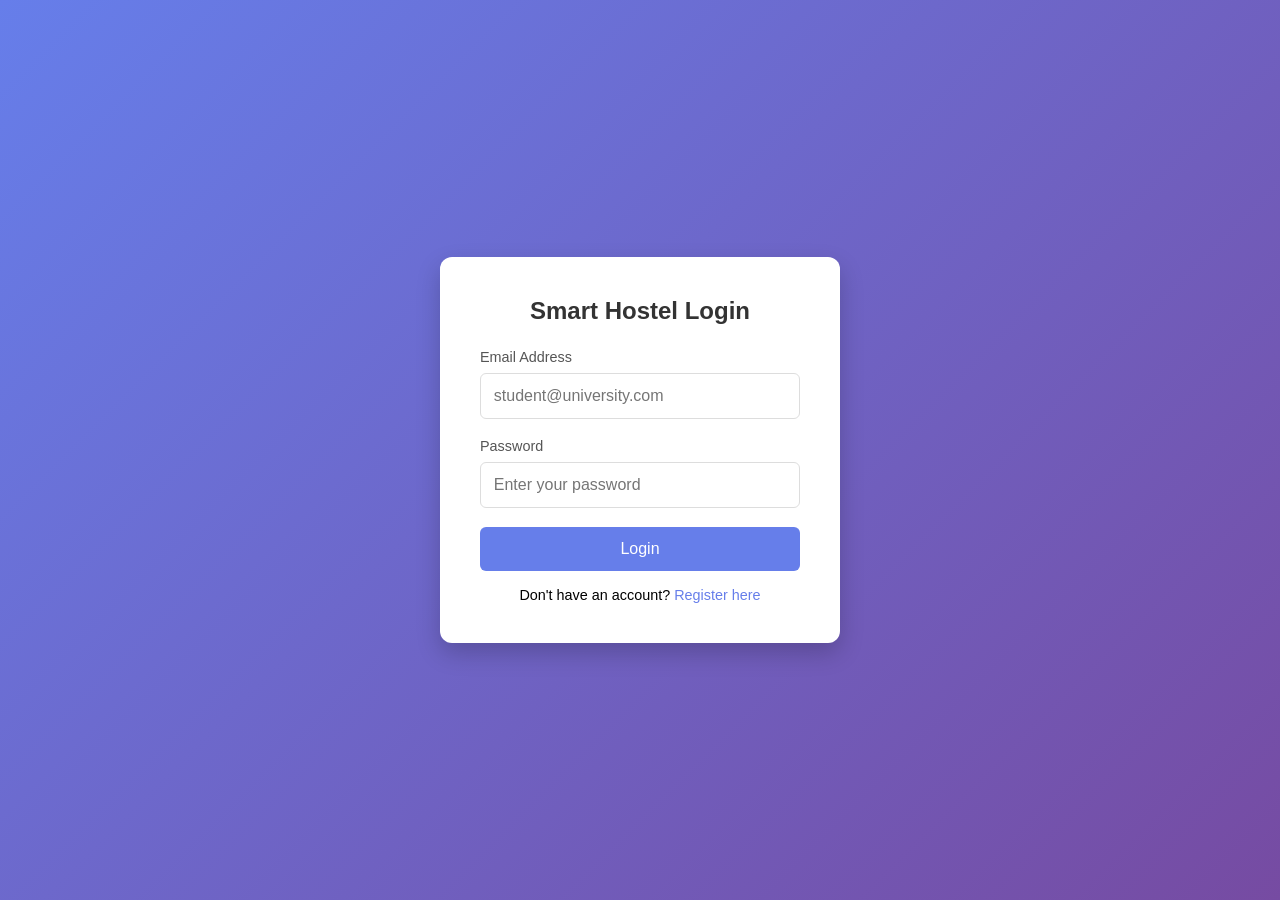
==== frontend/index.html @ 3f490595 "Adding Cors and middleware for frontend test" ====
<!DOCTYPE html>
<html lang="en">
<head>
    <meta charset="UTF-8">
    <meta name="viewport" content="width=device-width, initial-scale=1.0">
    <link rel="stylesheet" href="style.css">
    <title>Document</title>
</head>
<body>
    <div class="login-container">
        <h2>Smart Hostel Login</h2>
        <form id="loginForm" action="">
          <div class="form-group">
            <label for="email">Email Address</label>
            <input type="email" name="" id="email"  placeholder="student@university.com" required>
          </div>
          <div class="form-group">
            <label for="password">Password</label>
            <input type="password" name="" id="password"  placeholder="Enter your password" required> 
          </div>
        <button type="submit" class="btn">Login</button>
        <div class="message" id = "message"></div>
        </form>
        <div class="link">
             Don't have an account? <a href="register.html">Register here</a>
        </div>
    </div>
        <script>
        // Your live API URL
        const API_URL = "https://hotel-management-system-pd7b.onrender.com";

        document.getElementById('loginForm').addEventListener('submit', async function(e) {
            e.preventDefault(); // Stop the page from reloading
            
            const email = document.getElementById('email').value;
            const password = document.getElementById('password').value;
            const messageDiv = document.getElementById('message');
            const submitBtn = document.querySelector('.btn');

            // UI Loading State
            messageDiv.textContent = "Connecting to API...";
            messageDiv.className = "message";
            submitBtn.disabled = true;
            submitBtn.style.opacity = "0.7";

            try {
                // Send POST request to FastAPI
                const response = await fetch(`${API_URL}/auth/login`, {
                    method: 'POST',
                    headers: {
                        'Content-Type': 'application/json'
                    },
                    body: JSON.stringify({
                        email: email,
                        password: password
                    })
                });

                const data = await response.json();

                if (response.ok) {
                    //  SUCCESS! Save the JWT token and user role in the browser
                    localStorage.setItem('token', data.access_token);
                    localStorage.setItem('role', data.role);
                    localStorage.setItem('userId', data.user_id);

                    messageDiv.textContent = "Login successful! Redirecting...";
                    messageDiv.className = "message success";

                    // Redirect to dashboard after 1 second
                    setTimeout(() => {
                        window.location.href = 'dashboard.html';
                    }, 1000);

                } else {
                    // ❌ ERROR (Wrong password or email not found)
                    messageDiv.textContent = data.detail || "Login failed";
                    messageDiv.className = "message error";
                }

            } catch (error) {
                // Network error (e.g., Render server is sleeping)
                messageDiv.textContent = "Network error. Please try again.";
                messageDiv.className = "message error";
                console.error("Login Error:", error);
            } finally {
                // Re-enable button
                submitBtn.disabled = false;
                submitBtn.style.opacity = "1";
            }
        });
    </script>
</body>
</html>
---- frontend/style.css ----
* { margin: 0;
     padding: 0; 
     box-sizing: border-box; 
     font-family: 'Segoe UI', Tahoma, Geneva, Verdana, sans-serif; 
    }
body {
        background: linear-gradient(135deg, #667eea 0%, #764ba2 100%);
        height: 100vh;
        display: flex;
        justify-content: center;
        align-items: center;
         }
    .login-container { background: white; padding: 2.5rem; border-radius: 12px; box-shadow: 0 10px 25px rgba(0,0,0,0.2); width: 100%; max-width: 400px; }
    .login-container h2 { text-align: center; color: #333; margin-bottom: 1.5rem; }
    .form-group { margin-bottom: 1.2rem; }
    .form-group label { display: block; margin-bottom: 0.5rem; color: #555; font-size: 0.9rem; }
    .form-group input { width: 100%; padding: 0.8rem; border: 1px solid #ddd; border-radius: 6px; font-size: 1rem; transition: border 0.3s; }
    .form-group input:focus { outline: none; border-color: #667eea; }
    .btn { width: 100%; padding: 0.8rem; background: #667eea; color: white; border: none; border-radius: 6px; font-size: 1rem; cursor: pointer; transition: background 0.3s; }
    .btn:hover { background: #5a67d8; }
    .message { text-align: center; margin-top: 1rem; font-size: 0.9rem; }
    .error { color: #e53e3e; }
     .success { color: #38a169; }
    .link { text-align: center; margin-top: 1rem; font-size: 0.9rem; }
    .link a { color: #667eea; text-decoration: none; }
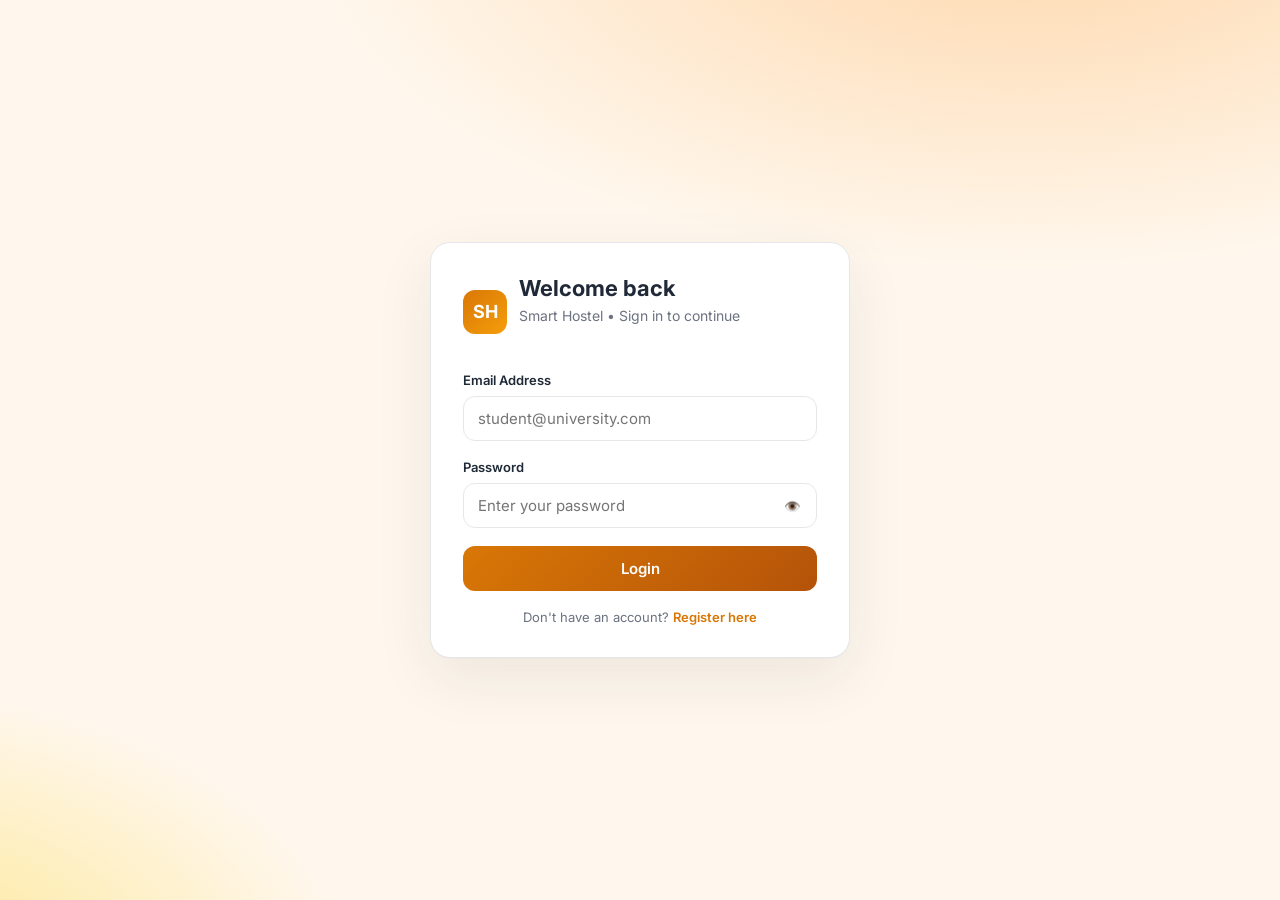
==== commit a892af45: "Enable Students to add complaints" ====
--- a/frontend/index.html
+++ b/frontend/index.html
@@ -1,94 +1,145 @@
 <!DOCTYPE html>
 <html lang="en">
 <head>
-    <meta charset="UTF-8">
-    <meta name="viewport" content="width=device-width, initial-scale=1.0">
-    <link rel="stylesheet" href="style.css">
-    <title>Document</title>
+<meta charset="UTF-8">
+<meta name="viewport" content="width=device-width, initial-scale=1.0">
+<title>Smart Hostel - Login</title>
+<link rel="preconnect" href="https://fonts.googleapis.com">
+<link href="https://fonts.googleapis.com/css2?family=Inter:wght@400;500;600;700&display=swap" rel="stylesheet">
+<style>
+:root{
+  --bg:#FFF7ED;
+  --card:#FFFFFF;
+  --text:#1F2937;
+  --muted:#6B7280;
+  --primary:#D97706;
+  --primary-dark:#B45309;
+  --accent:#F59E0B;
+  --border:#E5E7EB;
+  --success:#059669;
+  --error:#DC2626;
+}
+*{margin:0;padding:0;box-sizing:border-box;font-family:'Inter',system-ui,-apple-system,Segoe UI,Roboto,sans-serif}
+body{
+  min-height:100vh;
+  background:
+    radial-gradient(1200px 600px at 80% -10%, #FED7AA 0%, transparent 60%),
+    radial-gradient(800px 500px at -10% 110%, #FDE68A 0%, transparent 60%),
+    var(--bg);
+  display:flex;align-items:center;justify-content:center;padding:24px;
+}
+.card{
+  width:100%;max-width:420px;background:var(--card);border-radius:20px;
+  box-shadow:0 20px 60px rgba(31,41,55,.08),0 1px 0 rgba(0,0,0,.02);
+  padding:32px;border:1px solid var(--border);
+}
+.brand{display:flex;align-items:center;gap:12px;margin-bottom:24px}
+.logo{
+  width:44px;height:44px;border-radius:12px;background:linear-gradient(135deg,var(--primary),var(--accent));
+  display:grid;place-items:center;color:white;font-weight:700;font-size:18px;
+}
+h2{color:var(--text);font-size:22px;font-weight:700}
+.subtitle{color:var(--muted);font-size:14px;margin-top:6px;margin-bottom:24px}
+.form-group{margin-bottom:18px}
+label{display:block;font-size:13px;font-weight:600;color:var(--text);margin-bottom:8px}
+.input-wrap{position:relative}
+input{
+  width:100%;padding:12px 44px 12px 14px;border:1px solid var(--border);border-radius:12px;
+  font-size:15px;background:#fff;color:var(--text);transition:border .2s,box-shadow .2s;
+}
+input:focus{outline:none;border-color:var(--primary);box-shadow:0 0 0 3px rgba(217,119,6,.15)}
+.toggle{
+  position:absolute;right:10px;top:50%;transform:translateY(-50%);
+  background:none;border:none;cursor:pointer;color:var(--muted);padding:6px;border-radius:8px;
+}
+.toggle:hover{background:#F3F4F6}
+.btn{
+  width:100%;padding:13px;border:none;border-radius:12px;background:linear-gradient(135deg,var(--primary),var(--primary-dark));
+  color:white;font-weight:600;font-size:15px;cursor:pointer;transition:transform .05s,opacity .2s;
+}
+.btn:active{transform:translateY(1px)}
+.btn:disabled{opacity:.7;cursor:not-allowed}
+.message{text-align:center;margin-top:14px;font-size:13px}
+.error{color:var(--error)}
+.success{color:var(--success)}
+.link{text-align:center;margin-top:18px;font-size:13px;color:var(--muted)}
+.link a{color:var(--primary);text-decoration:none;font-weight:600}
+.link a:hover{text-decoration:underline}
+.divider{height:1px;background:var(--border);margin:24px 0}
+</style>
 </head>
 <body>
-    <div class="login-container">
-        <h2>Smart Hostel Login</h2>
-        <form id="loginForm" action="">
-          <div class="form-group">
-            <label for="email">Email Address</label>
-            <input type="email" name="" id="email"  placeholder="student@university.com" required>
-          </div>
-          <div class="form-group">
-            <label for="password">Password</label>
-            <input type="password" name="" id="password"  placeholder="Enter your password" required> 
-          </div>
-        <button type="submit" class="btn">Login</button>
-        <div class="message" id = "message"></div>
-        </form>
-        <div class="link">
-             Don't have an account? <a href="register.html">Register here</a>
-        </div>
+<div class="card">
+  <div class="brand">
+    <div class="logo">SH</div>
+    <div>
+      <h2>Welcome back</h2>
+      <div class="subtitle">Smart Hostel • Sign in to continue</div>
     </div>
-        <script>
-        // Your live API URL
-        const API_URL = "https://hotel-management-system-pd7b.onrender.com";
+  </div>
+  <form id="loginForm">
+    <div class="form-group">
+      <label for="email">Email Address</label>
+      <input type="email" id="email" placeholder="student@university.com" required autocomplete="email">
+    </div>
+    <div class="form-group">
+      <label for="password">Password</label>
+      <div class="input-wrap">
+        <input type="password" id="password" placeholder="Enter your password" required autocomplete="current-password">
+        <button type="button" class="toggle" id="togglePass" aria-label="Show password">👁️</button>
+      </div>
+    </div>
+    <button type="submit" class="btn">Login</button>
+    <div id="message" class="message"></div>
+  </form>
+  <div class="link">Don't have an account? <a href="register.html">Register here</a></div>
+</div>
 
-        document.getElementById('loginForm').addEventListener('submit', async function(e) {
-            e.preventDefault(); // Stop the page from reloading
-            
-            const email = document.getElementById('email').value;
-            const password = document.getElementById('password').value;
-            const messageDiv = document.getElementById('message');
-            const submitBtn = document.querySelector('.btn');
+<script>
+const API_URL = "https://hotel-management-system-pd7b.onrender.com";
 
-            // UI Loading State
-            messageDiv.textContent = "Connecting to API...";
-            messageDiv.className = "message";
-            submitBtn.disabled = true;
-            submitBtn.style.opacity = "0.7";
+const toggle = document.getElementById('togglePass');
+const pwd = document.getElementById('password');
+toggle.addEventListener('click', ()=>{
+  const isPwd = pwd.type === 'password';
+  pwd.type = isPwd ? 'text' : 'password';
+  toggle.textContent = isPwd ? '🙈' : '👁️';
+});
 
-            try {
-                // Send POST request to FastAPI
-                const response = await fetch(`${API_URL}/auth/login`, {
-                    method: 'POST',
-                    headers: {
-                        'Content-Type': 'application/json'
-                    },
-                    body: JSON.stringify({
-                        email: email,
-                        password: password
-                    })
-                });
-
-                const data = await response.json();
-
-                if (response.ok) {
-                    //  SUCCESS! Save the JWT token and user role in the browser
-                    localStorage.setItem('token', data.access_token);
-                    localStorage.setItem('role', data.role);
-                    localStorage.setItem('userId', data.user_id);
-
-                    messageDiv.textContent = "Login successful! Redirecting...";
-                    messageDiv.className = "message success";
-
-                    // Redirect to dashboard after 1 second
-                    setTimeout(() => {
-                        window.location.href = 'dashboard.html';
-                    }, 1000);
-
-                } else {
-                    // ❌ ERROR (Wrong password or email not found)
-                    messageDiv.textContent = data.detail || "Login failed";
-                    messageDiv.className = "message error";
-                }
-
-            } catch (error) {
-                // Network error (e.g., Render server is sleeping)
-                messageDiv.textContent = "Network error. Please try again.";
-                messageDiv.className = "message error";
-                console.error("Login Error:", error);
-            } finally {
-                // Re-enable button
-                submitBtn.disabled = false;
-                submitBtn.style.opacity = "1";
-            }
-        });
-    </script>
+document.getElementById('loginForm').addEventListener('submit', async function(e){
+  e.preventDefault();
+  const email = document.getElementById('email').value;
+  const password = document.getElementById('password').value;
+  const messageDiv = document.getElementById('message');
+  const submitBtn = document.querySelector('.btn');
+  messageDiv.textContent = "Connecting to API...";
+  messageDiv.className = "message";
+  submitBtn.disabled = true;
+  try{
+    const response = await fetch(`${API_URL}/auth/login`,{
+      method:'POST',
+      headers:{'Content-Type':'application/json'},
+      body:JSON.stringify({email,password})
+    });
+    const data = await response.json();
+    if(response.ok){
+      localStorage.setItem('token', data.access_token);
+      localStorage.setItem('role', data.role);
+      localStorage.setItem('userId', data.user_id);
+      messageDiv.textContent = "Login successful! Redirecting...";
+      messageDiv.className = "message success";
+      setTimeout(()=>{window.location.href='dashboard.html';},1000);
+    }else{
+      messageDiv.textContent = data.detail || "Login failed";
+      messageDiv.className = "message error";
+    }
+  }catch(err){
+    messageDiv.textContent = "Network error. Please try again.";
+    messageDiv.className = "message error";
+  }finally{
+    submitBtn.disabled = false;
+  }
+});
+</script>
 </body>
-</html>+</html>
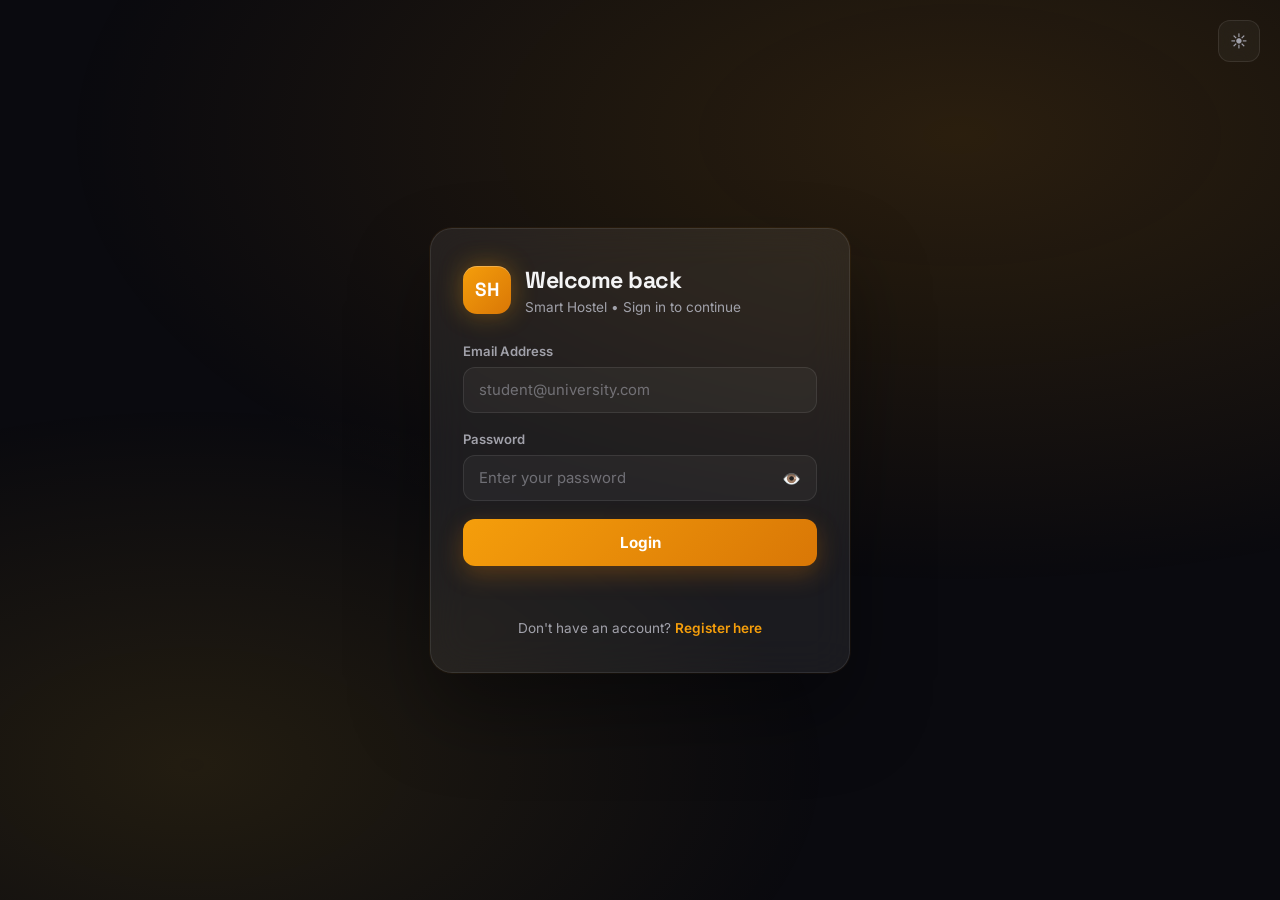
==== commit 51ac54f2: "Updating WebUI with Kimi" ====
--- a/frontend/index.html
+++ b/frontend/index.html
@@ -3,72 +3,120 @@
 <head>
 <meta charset="UTF-8">
 <meta name="viewport" content="width=device-width, initial-scale=1.0">
-<title>Smart Hostel - Login</title>
+<title>Smart Hostel — Login</title>
 <link rel="preconnect" href="https://fonts.googleapis.com">
-<link href="https://fonts.googleapis.com/css2?family=Inter:wght@400;500;600;700&display=swap" rel="stylesheet">
+<link href="https://fonts.googleapis.com/css2?family=Inter:wght@400;500;600;700&family=Space+Grotesk:wght@500;600;700&display=swap" rel="stylesheet">
 <style>
 :root{
-  --bg:#FFF7ED;
-  --card:#FFFFFF;
-  --text:#1F2937;
-  --muted:#6B7280;
-  --primary:#D97706;
-  --primary-dark:#B45309;
-  --accent:#F59E0B;
-  --border:#E5E7EB;
-  --success:#059669;
-  --error:#DC2626;
-}
-*{margin:0;padding:0;box-sizing:border-box;font-family:'Inter',system-ui,-apple-system,Segoe UI,Roboto,sans-serif}
+  --bg:#0a0a0f;
+  --surface:rgba(255,255,255,0.04);
+  --surface-2:rgba(255,255,255,0.07);
+  --border:rgba(255,255,255,0.09);
+  --text:#f4f4f5;
+  --muted:#a1a1aa;
+  --primary:#f59e0b;
+  --primary-dark:#d97706;
+  --accent-glow:rgba(245,158,11,0.35);
+  --success:#34d399;
+  --error:#f87171;
+}
+[data-theme="light"]{
+  --bg:#fafaf9;
+  --surface:rgba(255,255,255,0.75);
+  --surface-2:#ffffff;
+  --border:rgba(0,0,0,0.08);
+  --text:#18181b;
+  --muted:#71717a;
+  --accent-glow:rgba(245,158,11,0.25);
+}
+*{margin:0;padding:0;box-sizing:border-box;font-family:'Inter',system-ui,sans-serif}
 body{
   min-height:100vh;
+  background:var(--bg);
+  display:flex;align-items:center;justify-content:center;
+  padding:24px;position:relative;overflow:hidden;
+  transition:background .4s ease,color .4s ease;
+}
+body::before{
+  content:'';position:fixed;inset:0;
   background:
-    radial-gradient(1200px 600px at 80% -10%, #FED7AA 0%, transparent 60%),
-    radial-gradient(800px 500px at -10% 110%, #FDE68A 0%, transparent 60%),
-    var(--bg);
-  display:flex;align-items:center;justify-content:center;padding:24px;
-}
+    radial-gradient(ellipse 70% 50% at 75% 15%, rgba(245,158,11,0.14), transparent),
+    radial-gradient(ellipse 50% 40% at 15% 85%, rgba(251,191,36,0.10), transparent);
+  pointer-events:none;
+}
+.theme-btn{
+  position:fixed;top:20px;right:20px;z-index:10;
+  width:42px;height:42px;border-radius:12px;
+  background:var(--surface);border:1px solid var(--border);
+  color:var(--muted);cursor:pointer;font-size:1.05rem;
+  display:grid;place-items:center;transition:all .2s;
+  backdrop-filter:blur(12px);
+}
+.theme-btn:hover{color:var(--primary);border-color:var(--primary);transform:translateY(-1px)}
 .card{
-  width:100%;max-width:420px;background:var(--card);border-radius:20px;
-  box-shadow:0 20px 60px rgba(31,41,55,.08),0 1px 0 rgba(0,0,0,.02);
-  padding:32px;border:1px solid var(--border);
-}
-.brand{display:flex;align-items:center;gap:12px;margin-bottom:24px}
+  width:100%;max-width:420px;
+  background:var(--surface-2);
+  border:1px solid var(--border);
+  border-radius:22px;
+  padding:36px 32px;
+  backdrop-filter:blur(20px);
+  box-shadow:0 40px 80px rgba(0,0,0,0.35),0 0 0 1px rgba(245,158,11,0.06);
+  position:relative;z-index:1;
+  animation:slideUp .5s cubic-bezier(.34,1.3,.64,1) both;
+}
+.brand{display:flex;align-items:center;gap:14px;margin-bottom:28px}
 .logo{
-  width:44px;height:44px;border-radius:12px;background:linear-gradient(135deg,var(--primary),var(--accent));
-  display:grid;place-items:center;color:white;font-weight:700;font-size:18px;
-}
-h2{color:var(--text);font-size:22px;font-weight:700}
-.subtitle{color:var(--muted);font-size:14px;margin-top:6px;margin-bottom:24px}
+  width:48px;height:48px;border-radius:14px;
+  background:linear-gradient(135deg,var(--primary),var(--primary-dark));
+  display:grid;place-items:center;color:#fff;
+  font-family:'Space Grotesk',sans-serif;font-weight:700;font-size:19px;
+  box-shadow:0 0 24px var(--accent-glow),inset 0 1px 0 rgba(255,255,255,0.25);
+}
+h2{font-family:'Space Grotesk',sans-serif;color:var(--text);font-size:1.45rem;font-weight:700;letter-spacing:-0.02em}
+.subtitle{color:var(--muted);font-size:.85rem;margin-top:4px}
 .form-group{margin-bottom:18px}
-label{display:block;font-size:13px;font-weight:600;color:var(--text);margin-bottom:8px}
+label{display:block;font-size:.82rem;font-weight:600;color:var(--muted);margin-bottom:8px}
 .input-wrap{position:relative}
 input{
-  width:100%;padding:12px 44px 12px 14px;border:1px solid var(--border);border-radius:12px;
-  font-size:15px;background:#fff;color:var(--text);transition:border .2s,box-shadow .2s;
-}
-input:focus{outline:none;border-color:var(--primary);box-shadow:0 0 0 3px rgba(217,119,6,.15)}
+  width:100%;padding:13px 44px 13px 15px;
+  background:var(--surface);border:1px solid var(--border);
+  border-radius:12px;font-size:.93rem;color:var(--text);
+  transition:border-color .2s,box-shadow .2s;
+}
+input::placeholder{color:var(--muted);opacity:.6}
+input:focus{outline:none;border-color:var(--primary);box-shadow:0 0 0 3px rgba(245,158,11,0.15)}
 .toggle{
   position:absolute;right:10px;top:50%;transform:translateY(-50%);
-  background:none;border:none;cursor:pointer;color:var(--muted);padding:6px;border-radius:8px;
-}
-.toggle:hover{background:#F3F4F6}
+  background:none;border:none;cursor:pointer;color:var(--muted);
+  padding:6px;border-radius:8px;transition:all .2s;font-size:.95rem;
+}
+.toggle:hover{color:var(--primary);background:var(--surface-2)}
 .btn{
-  width:100%;padding:13px;border:none;border-radius:12px;background:linear-gradient(135deg,var(--primary),var(--primary-dark));
-  color:white;font-weight:600;font-size:15px;cursor:pointer;transition:transform .05s,opacity .2s;
-}
-.btn:active{transform:translateY(1px)}
-.btn:disabled{opacity:.7;cursor:not-allowed}
-.message{text-align:center;margin-top:14px;font-size:13px}
+  width:100%;padding:14px;border:none;border-radius:12px;
+  background:linear-gradient(135deg,var(--primary),var(--primary-dark));
+  color:#fff;font-weight:700;font-size:.95rem;cursor:pointer;
+  font-family:inherit;box-shadow:0 8px 24px rgba(217,119,6,0.3);
+  transition:all .2s;
+}
+.btn:hover:not(:disabled){transform:translateY(-1px);box-shadow:0 12px 32px rgba(217,119,6,0.45)}
+.btn:active{transform:translateY(0)}
+.btn:disabled{opacity:.6;cursor:not-allowed}
+.message{text-align:center;margin-top:14px;font-size:.85rem;font-weight:500;min-height:20px}
 .error{color:var(--error)}
 .success{color:var(--success)}
-.link{text-align:center;margin-top:18px;font-size:13px;color:var(--muted)}
-.link a{color:var(--primary);text-decoration:none;font-weight:600}
-.link a:hover{text-decoration:underline}
+.link{text-align:center;margin-top:20px;font-size:.85rem;color:var(--muted)}
+.link a{color:var(--primary);text-decoration:none;font-weight:600;transition:opacity .2s}
+.link a:hover{opacity:.8}
 .divider{height:1px;background:var(--border);margin:24px 0}
+@keyframes slideUp{from{opacity:0;transform:translateY(24px) scale(.97)}to{opacity:1;transform:translateY(0) scale(1)}}
+@media(max-width:480px){.card{padding:28px 22px}}
 </style>
+<base target="_blank">
 </head>
 <body>
+
+<button class="theme-btn" id="themeBtn" onclick="toggleTheme()" title="Toggle theme">🌙</button>
+
 <div class="card">
   <div class="brand">
     <div class="logo">SH</div>
@@ -97,6 +145,18 @@
 
 <script>
 const API_URL = "https://hotel-management-system-pd7b.onrender.com";
+
+// Theme
+function applyTheme(t){
+  document.documentElement.setAttribute('data-theme',t);
+  document.getElementById('themeBtn').textContent = t==='light'?'🌙':'☀️';
+  localStorage.setItem('theme',t);
+}
+function toggleTheme(){
+  const cur = document.documentElement.getAttribute('data-theme')||'dark';
+  applyTheme(cur==='dark'?'light':'dark');
+}
+applyTheme(localStorage.getItem('theme')||'dark');
 
 const toggle = document.getElementById('togglePass');
 const pwd = document.getElementById('password');
@@ -142,4 +202,4 @@
 });
 </script>
 </body>
-</html>
+</html>
